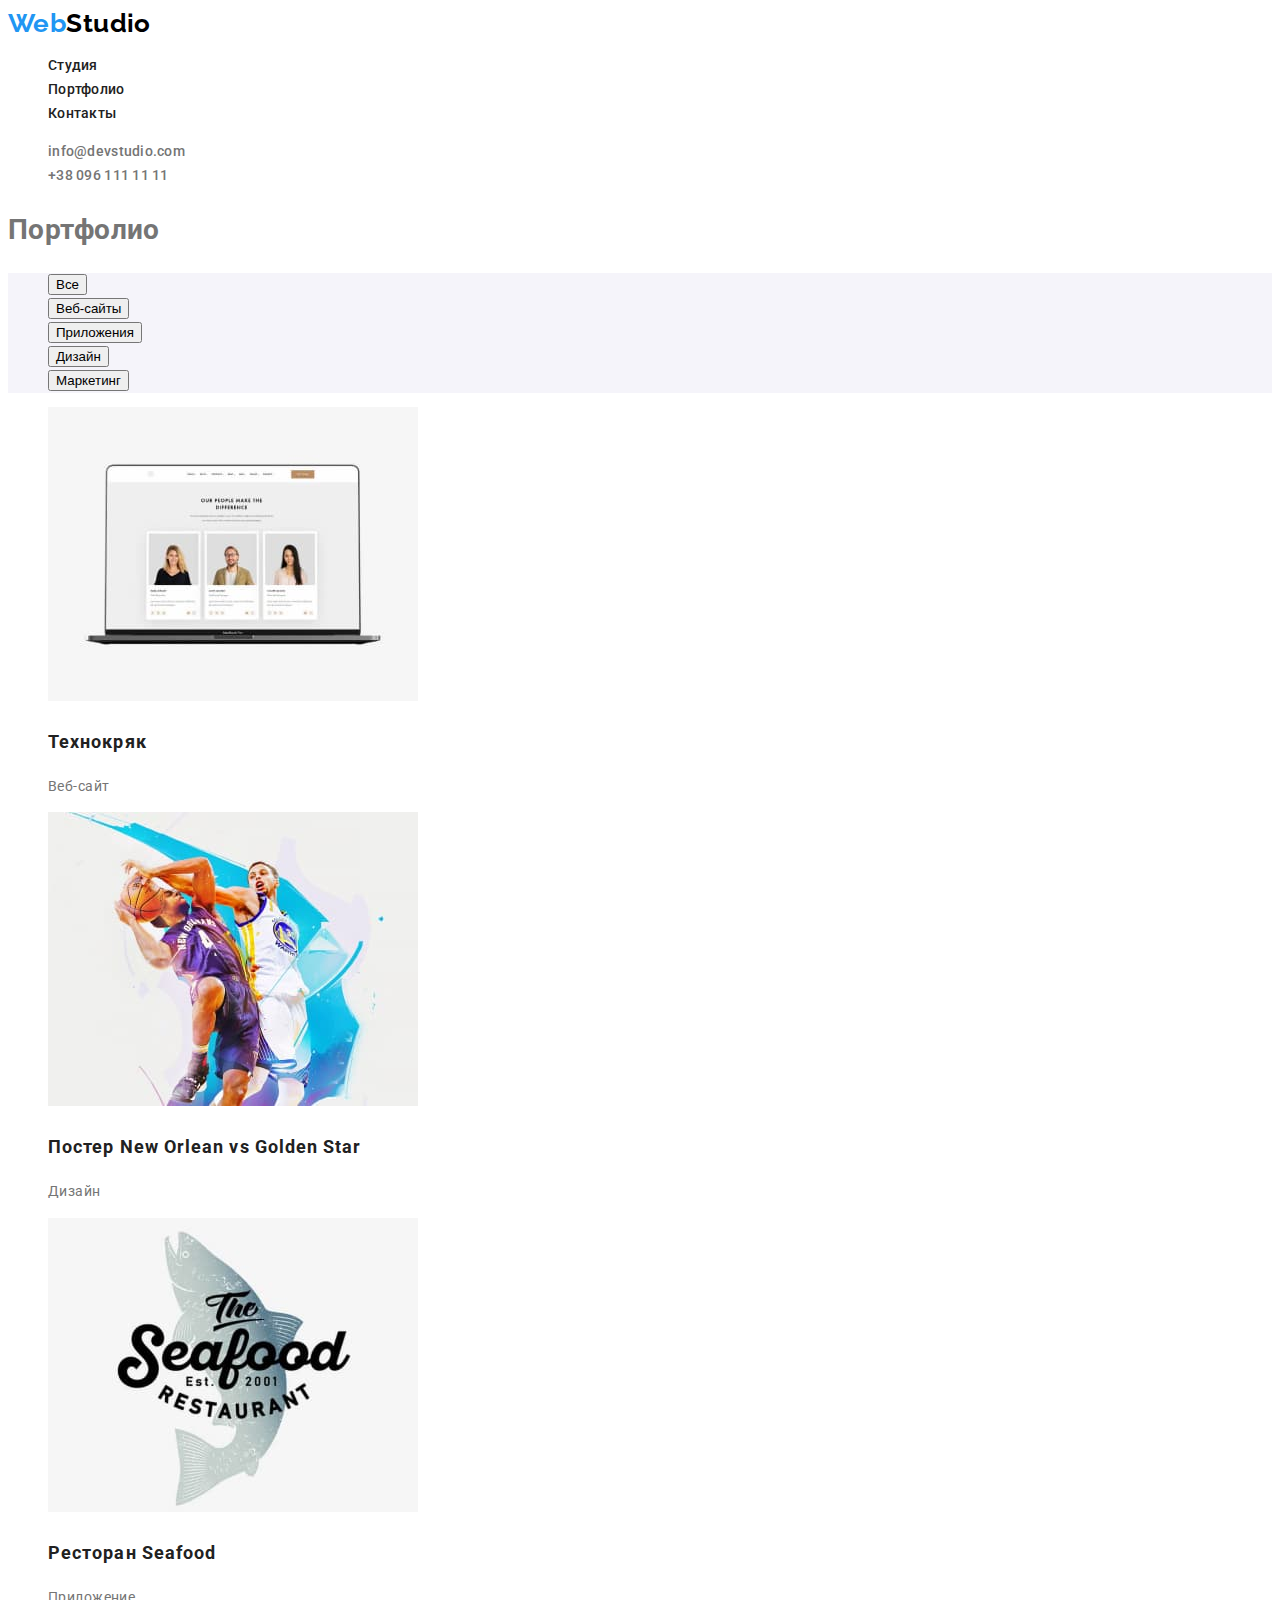
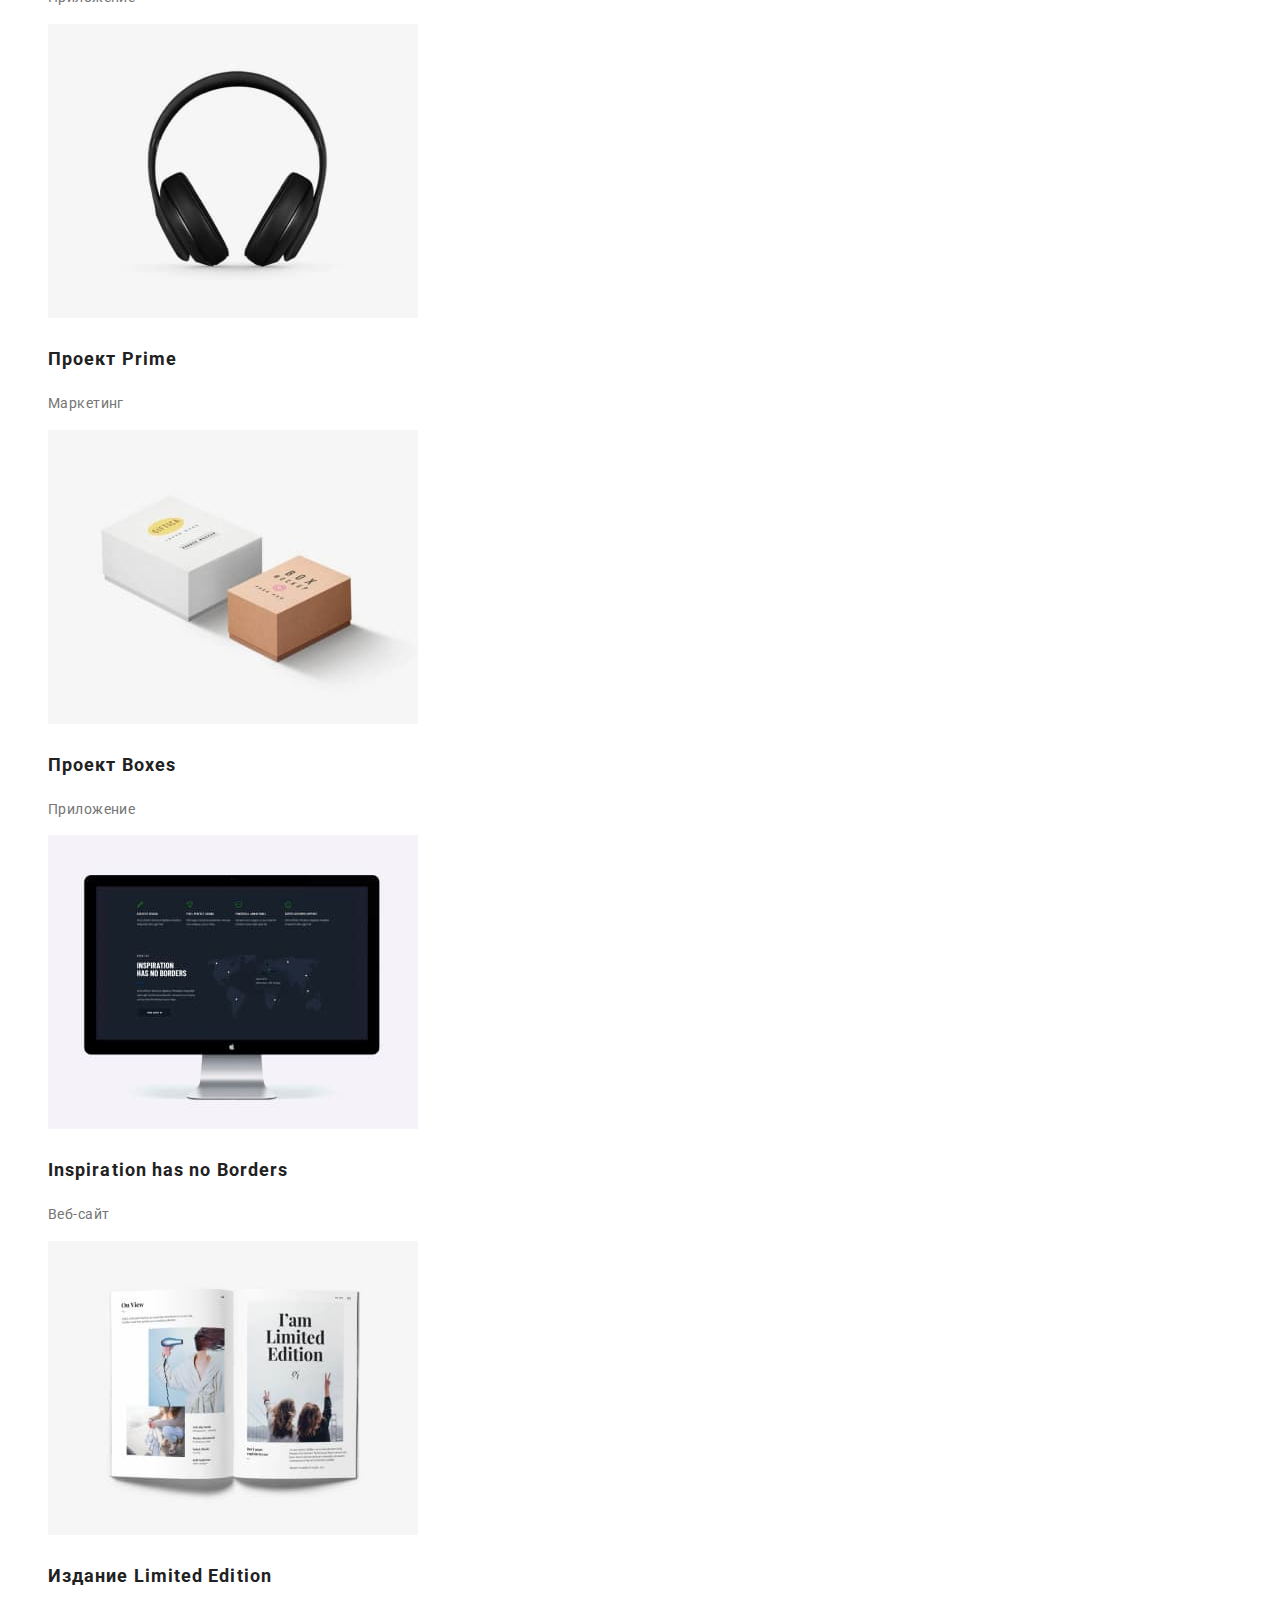
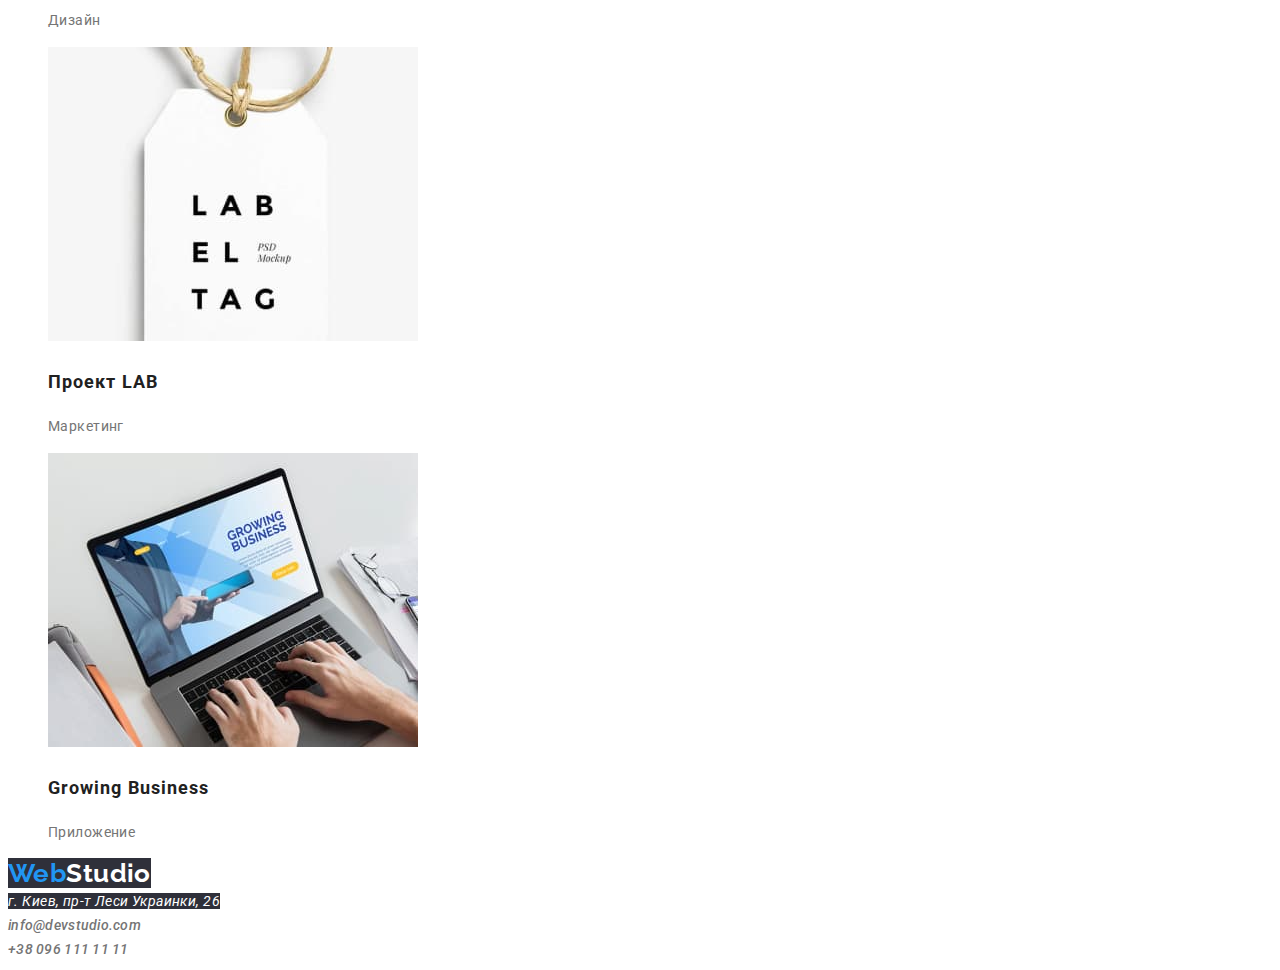
==== portfolio.html @ df5cfd89 "hw#2 starting pack" ====
<!DOCTYPE html>
<html lang="en">
  <head>
    <meta charset="UTF-8" />
    <meta http-equiv="X-UA-Compatible" content="IE=edge" />
    <meta name="viewport" content="width=device-width, initial-scale=1.0" />
    <title>Document</title>
    <link rel="stylesheet" href="./css/styles.css" />
    <link rel="preconnect" href="https://fonts.googleapis.com" />
    <link rel="preconnect" href="https://fonts.gstatic.com" crossorigin />
    <link
      href="https://fonts.googleapis.com/css2?family=Raleway:wght@700&family=Roboto:wght@400;500;700;900&display=swap"
      rel="stylesheet"
    />
  </head>
  <body>
    <header>
      <nav>
        <a lang="en" class="logo-header" href="#"> <span class="logo-web">Web</span>Studio</a>
        <ul class="navigation">
          <li><a href="./index.html">Студия</a></li>
          <li><a href="portfolio.html">Портфолио</a></li>
          <li><a href="#">Контакты</a></li>
        </ul>
      </nav>
      <ul class="contacts">
        <li><a href="mailto:info@devstudio.com">info@devstudio.com</a></li>
        <li><a href="tel:+380961111111">+38 096 111 11 11</a></li>
      </ul>
    </header>
    <main>
      <section>
        <h1>Портфолио</h1>
        <ul class="filter">
          <li><button type="button">Все</button></li>
          <li><button type="button">Веб-сайты</button></li>
          <li><button type="button">Приложения</button></li>
          <li><button type="button">Дизайн</button></li>
          <li><button type="button">Маркетинг</button></li>
        </ul>
        <ul>
          <li>
            <img src="./images/tehnocrjak.jpg" alt="Веб-сайт на ноутбуке" />
            <h2 class="portfolio-title">Технокряк</h2>
            <p>Веб-сайт</p>
          </li>
          <li>
            <img src="./images/basketball.jpg" alt="игра в баскетбол" />
            <h2 class="portfolio-title">Постер New Orlean vs Golden Star</h2>
            <p>Дизайн</p>
          </li>
          <li>
            <img src="./images/restaurant.jpg" alt="лого ресторана" />
            <h2 class="portfolio-title">Ресторан Seafood</h2>
            <p>Приложение</p>
          </li>
          <li>
            <img src="./images/headphones.jpg" alt="наушники" />
            <h2 class="portfolio-title">Проект Prime</h2>
            <p>Маркетинг</p>
          </li>
          <li>
            <img src="./images/box.jpg" alt="две коробки" />
            <h2 class="portfolio-title">Проект Boxes</h2>
            <p>Приложение</p>
          </li>
          <li>
            <img src="./images/monitor.jpg" alt="монитор" />
            <h2 class="portfolio-title">Inspiration has no Borders</h2>
            <p>Веб-сайт</p>
          </li>
          <li>
            <img src="./images/book.jpg" alt="раскрытая книга" />
            <h2 class="portfolio-title">Издание Limited Edition</h2>
            <p>Дизайн</p>
          </li>
          <li>
            <img src="./images/lable.jpg" alt="лейбл" />
            <h2 class="portfolio-title">Проект LAB</h2>
            <p>Маркетинг</p>
          </li>
          <li>
            <img src="./images/notebook.jpg" alt="сотрудник работает за ноутбуком" />
            <h2 class="portfolio-title">Growing Business</h2>
            <p>Приложение</p>
          </li>
        </ul>
      </section>
    </main>
    <footer>
      <address>
        <a class="logo-footer" href="#"><span class="logo-web">Web</span>Studio</a> <br />
        <span class="address"> г. Киев, пр-т Леси Украинки, 26 <br /></span>
        <div class="contacts">
          <a href="mailto:info@devstudio.com">info@devstudio.com</a> <br />
          <a href="tel:+380961111111">+38 096 111 11 11</a>
        </div>
      </address>
    </footer>
  </body>
</html>
---- css/styles.css ----
:root {
  --accent-color: #2196f3;
  --title-color: #212121;
  --text-color: #757575;
  --accent-white: #ffffff;
  --logo-secondary-color: #000000;
  --background-color: #f5f4fa;
}
li {
  list-style-type: none;
}
a {
  text-decoration: none;
}
body {
  color: var(--text-color);
  font-family: 'Roboto', sans-serif;
  letter-spacing: 0.03em;
  font-size: 14px;
  line-height: 1.71;
}
h2,
h3 {
  color: var(--title-color);
}
/* HEADER */
/* Logo */
.logo-header {
  color: var(--logo-secondary-color);
  font-family: 'raleway', sans-serif;
  font-weight: 700;
  font-size: 26px;
  line-height: 1.2;
}
.logo-web {
  color: var(--accent-color);
  font-family: 'raleway', sans-serif;
}

.navigation a {
  color: var(--title-color);
  font-weight: 500;
  font-size: 14px;
  line-height: 1.14;
  letter-spacing: 0.02em;
}
.navigation :focus,
.navigation :hover,
.contacts :hover,
.contacts :focus {
  color: var(--accent-color);
}
.contacts a {
  color: var(--text-color);
  font-weight: 500;
  font-size: 14px;
  line-height: 1.14;
  letter-spacing: 0.02em;
}
/* HERO */
.hero-title {
  color: var(--accent-white);
  background-color: #2f303a;
  font-weight: 900;
  font-size: 44px;
  line-height: 1.36;
  text-align: center;
  letter-spacing: 0.06em;
  text-transform: uppercase;
}
.button {
  color: var(--accent-white);
  background-color: var(--accent-color);
  font-weight: bold;
  font-size: 16px;
  line-height: 1.87;
  align-items: center;
  text-align: center;
  letter-spacing: 0.06em;
}
/* Advantages */
.advantage {
  font-weight: 700;
  font-size: 14px;
  line-height: 1.14;
  text-transform: uppercase;
}
/* What do we do + team */
.title {
  font-weight: 700;
  font-size: 36px;
  line-height: 1.17;
  text-align: center;
}
.teammember-name {
  color: var(--title-color);
  font-weight: 500;
  font-size: 16px;
  line-height: 1.19;
}
/* Portfolio buttons */
.filter {
  color: var(--title-color);
  background-color: var(--background-color);
}
.filter :hover,
.filter :focus {
  color: var(--accent-white);
  background-color: var(--accent-color);
  cursor: pointer;
}
/* Portfolio */
.portfolio-title {
  font-weight: 700;
  font-size: 18px;
  line-height: 2;
  letter-spacing: 0.06em;
}
.portfolio-description {
  font-size: 16px;
  line-height: 1.9;
}

/* FOOTER */
.logo-footer {
  color: var(--accent-white);
  background-color: #2f303a;
  font-family: 'raleway', sans-serif;
  font-weight: 700;
  font-size: 26px;
  line-height: 1.2;
  font-style: normal;
}
.address {
  color: var(--accent-white);
  background-color: #2f303a;
  font-size: 14px;
  line-height: 1.71;
}
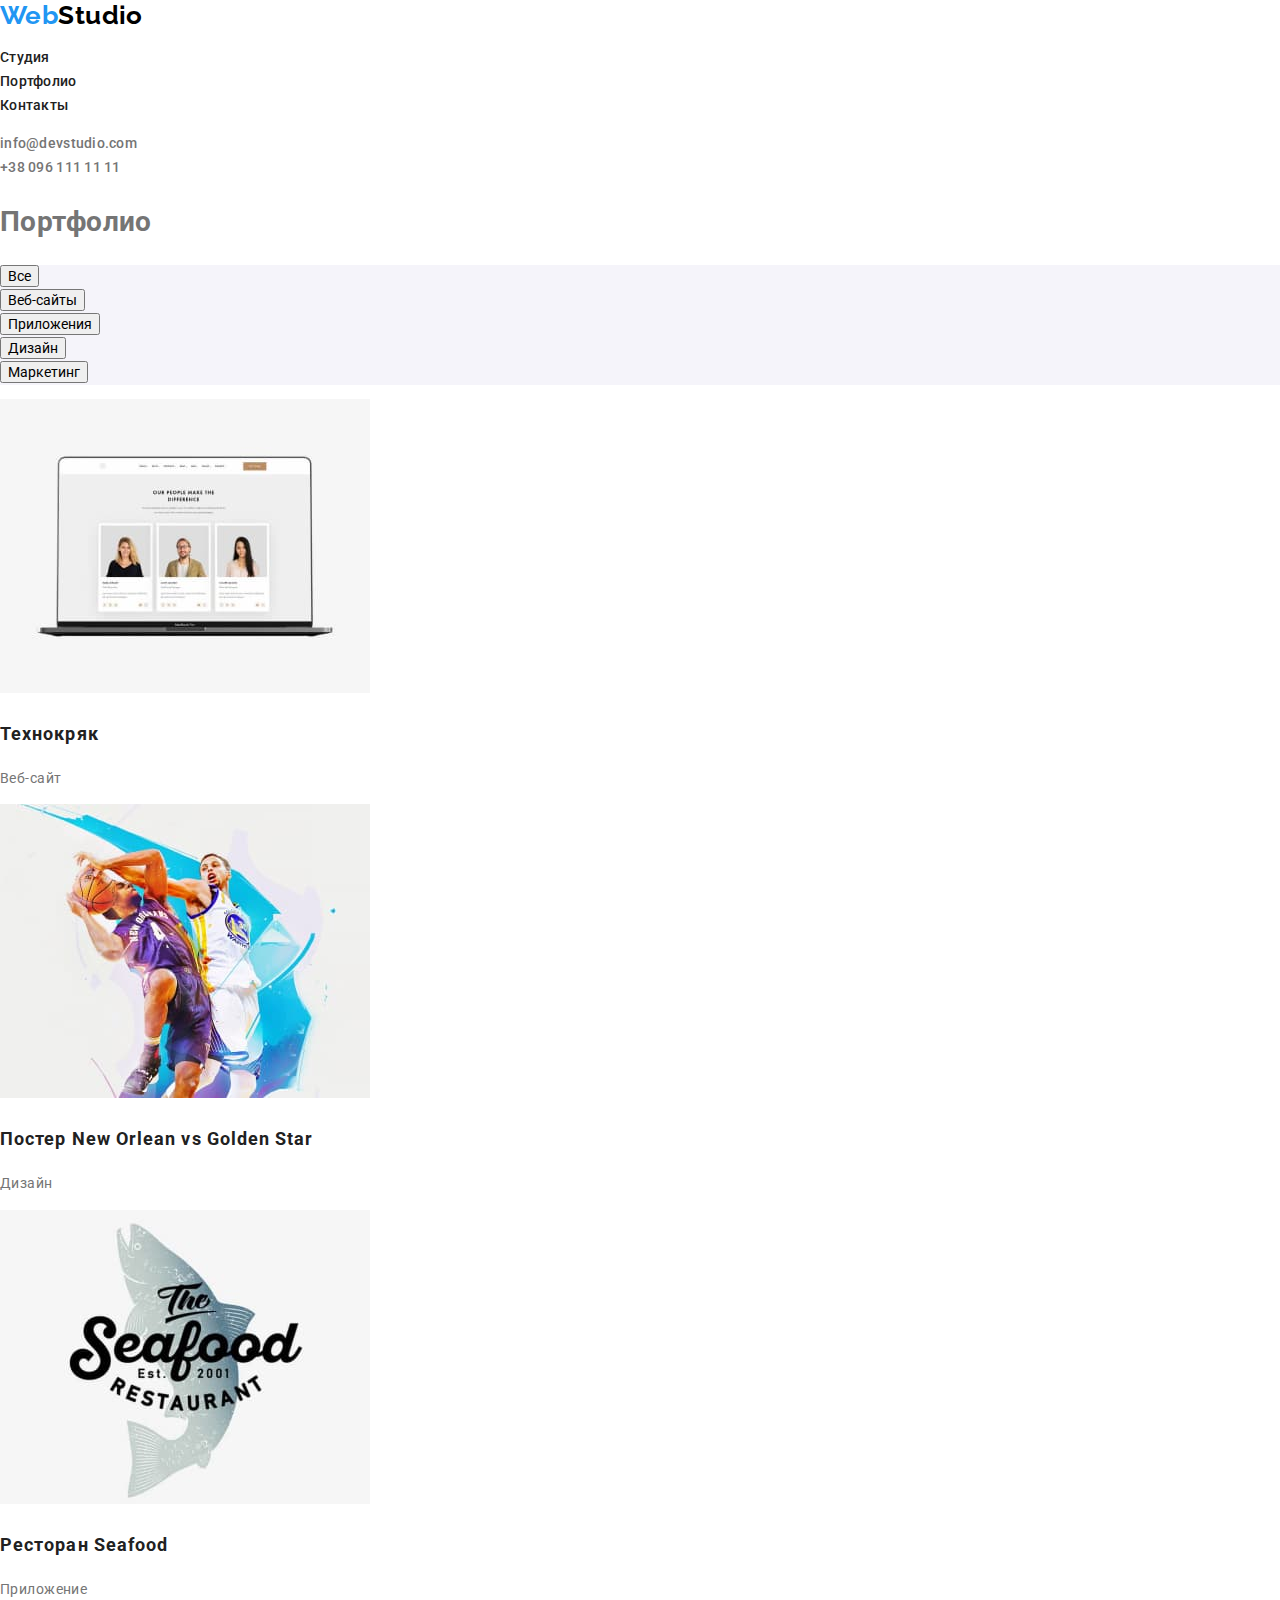
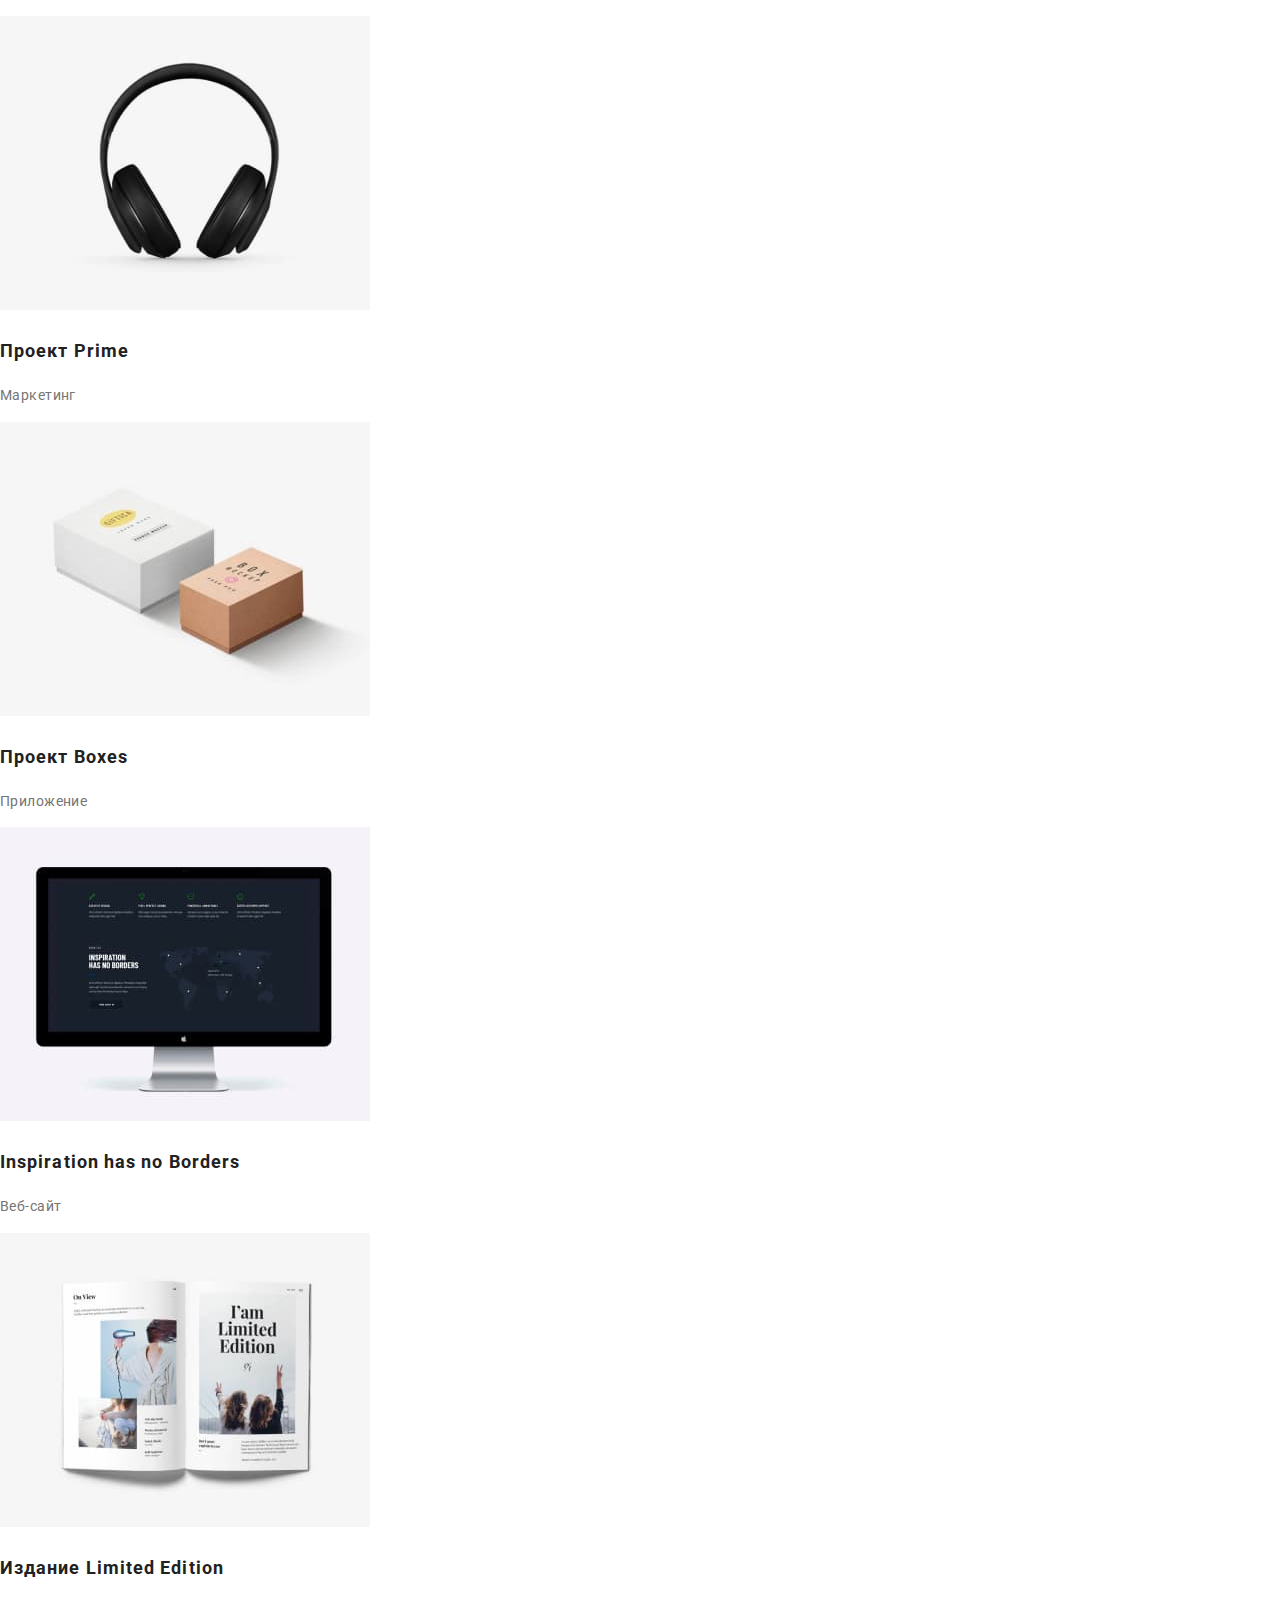
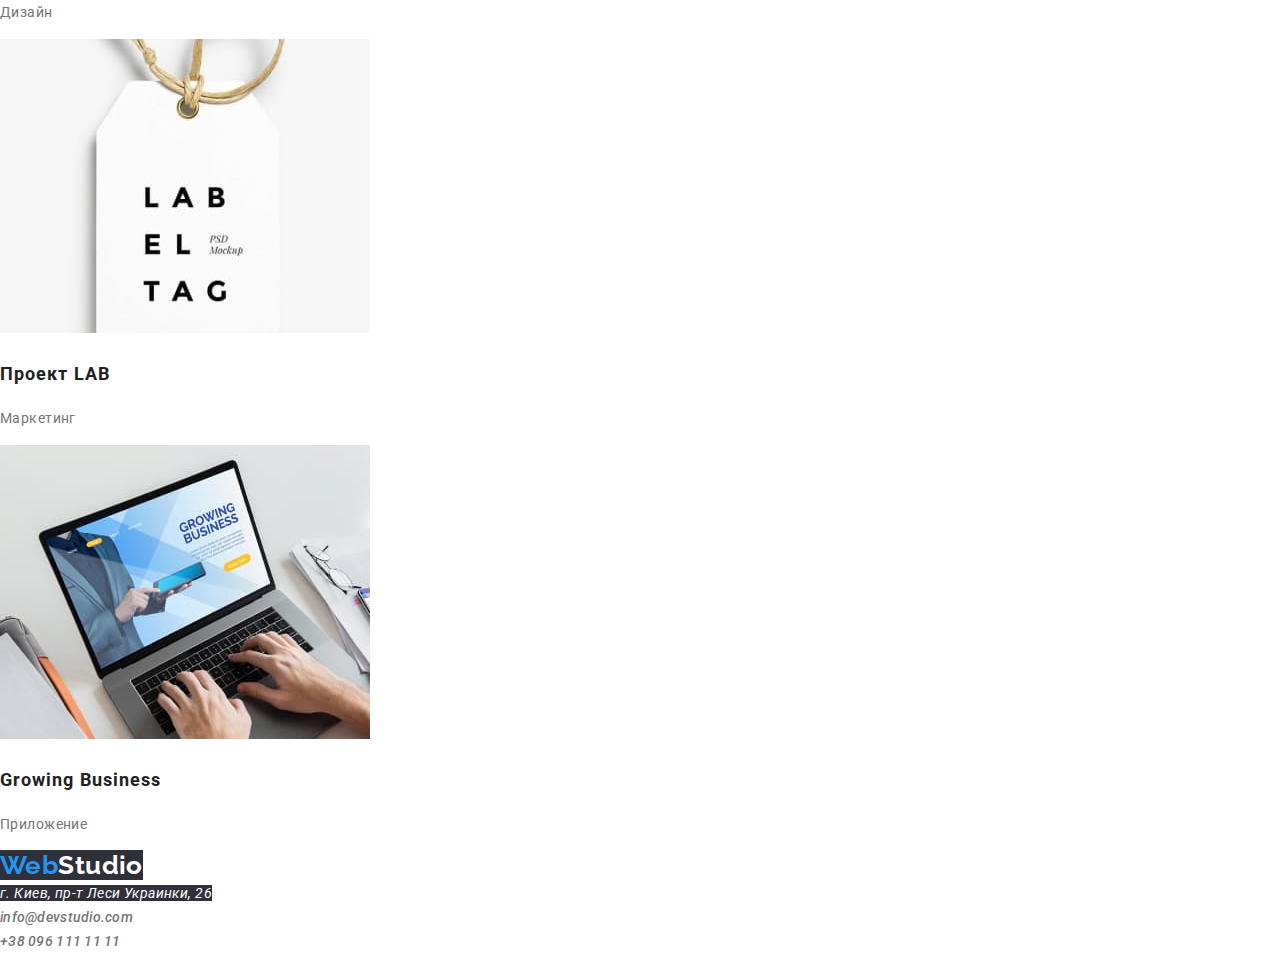
==== commit e9e0f68b: "дз3" ====
--- a/portfolio.html
+++ b/portfolio.html
@@ -5,13 +5,17 @@
     <meta http-equiv="X-UA-Compatible" content="IE=edge" />
     <meta name="viewport" content="width=device-width, initial-scale=1.0" />
     <title>Document</title>
-    <link rel="stylesheet" href="./css/styles.css" />
     <link rel="preconnect" href="https://fonts.googleapis.com" />
     <link rel="preconnect" href="https://fonts.gstatic.com" crossorigin />
     <link
       href="https://fonts.googleapis.com/css2?family=Raleway:wght@700&family=Roboto:wght@400;500;700;900&display=swap"
       rel="stylesheet"
     />
+    <link
+      rel="stylesheet"
+      href="https://cdnjs.cloudflare.com/ajax/libs/modern-normalize/1.1.0/modern-normalize.min.css"
+    />
+    <link rel="stylesheet" href="./css/styles.css" />
   </head>
   <body>
     <header>
--- a/css/styles.css
+++ b/css/styles.css
@@ -1,3 +1,12 @@
+html {
+  box-sizing: border-box;
+}
+*,
+*::before,
+*::after {
+  box-sizing: inherit;
+}
+
 :root {
   --accent-color: #2196f3;
   --title-color: #212121;
@@ -6,6 +15,16 @@
   --logo-secondary-color: #000000;
   --background-color: #f5f4fa;
 }
+.section {
+  width: 1200px;
+  margin: 0 auto;
+  outline: 1px solid red;
+  padding-left: 15px;
+  padding-right: 15px;
+}
+ul {
+  padding-left: 0;
+}
 li {
   list-style-type: none;
 }
@@ -23,14 +42,19 @@
 h3 {
   color: var(--title-color);
 }
+section {
+  margin-bottom: 0;
+}
 /* HEADER */
 /* Logo */
+
 .logo-header {
   color: var(--logo-secondary-color);
   font-family: 'raleway', sans-serif;
   font-weight: 700;
   font-size: 26px;
   line-height: 1.2;
+  margin-bottom: 0;
 }
 .logo-web {
   color: var(--accent-color);
@@ -43,6 +67,7 @@
   font-size: 14px;
   line-height: 1.14;
   letter-spacing: 0.02em;
+  margin-bottom: 0;
 }
 .navigation :focus,
 .navigation :hover,
@@ -50,6 +75,10 @@
 .contacts :focus {
   color: var(--accent-color);
 }
+.navigation > li,
+.contacts > li {
+  padding: 0;
+}
 .contacts a {
   color: var(--text-color);
   font-weight: 500;
@@ -57,16 +86,25 @@
   line-height: 1.14;
   letter-spacing: 0.02em;
 }
+.contacts {
+  margin-bottom: 0;
+}
+
 /* HERO */
+.hero {
+  margin-top: 0;
+}
 .hero-title {
   color: var(--accent-white);
-  background-color: #2f303a;
   font-weight: 900;
   font-size: 44px;
   line-height: 1.36;
   text-align: center;
   letter-spacing: 0.06em;
   text-transform: uppercase;
+  margin-bottom: 30;
+  margin-top: 0;
+  background-color: #2f303a;
 }
 .button {
   color: var(--accent-white);
@@ -77,20 +115,49 @@
   align-items: center;
   text-align: center;
   letter-spacing: 0.06em;
+  padding: 10px 32px;
+  border-radius: 4px;
+  box-shadow: 0px 4px 4px rgba(0, 0, 0, 0.15);
+  border-color: transparent;
 }
 /* Advantages */
+.advantage-title {
+  display: none;
+}
+
+.section > ul {
+  margin-top: 0;
+}
 .advantage {
   font-weight: 700;
   font-size: 14px;
   line-height: 1.14;
   text-transform: uppercase;
-}
+  margin-bottom: 10px;
+  margin-top: 0;
+}
+.advantage-list {
+  margin-bottom: 0;
+}
+
+.advantage-list > li > p {
+  margin-bottom: 0;
+}
+
 /* What do we do + team */
 .title {
   font-weight: 700;
   font-size: 36px;
   line-height: 1.17;
   text-align: center;
+  margin-top: 0;
+  margin-bottom: 50px;
+}
+.work-list {
+  display: flex;
+  justify-content: space-between;
+  padding-bottom: 94px;
+  margin-bottom: 0;
 }
 .teammember-name {
   color: var(--title-color);
@@ -98,6 +165,14 @@
   font-size: 16px;
   line-height: 1.19;
 }
+.title.team {
+  padding-top: 94px;
+}
+.team-list {
+  display: flex;
+  justify-content: space-between;
+  margin-bottom: 0;
+}
 /* Portfolio buttons */
 .filter {
   color: var(--title-color);
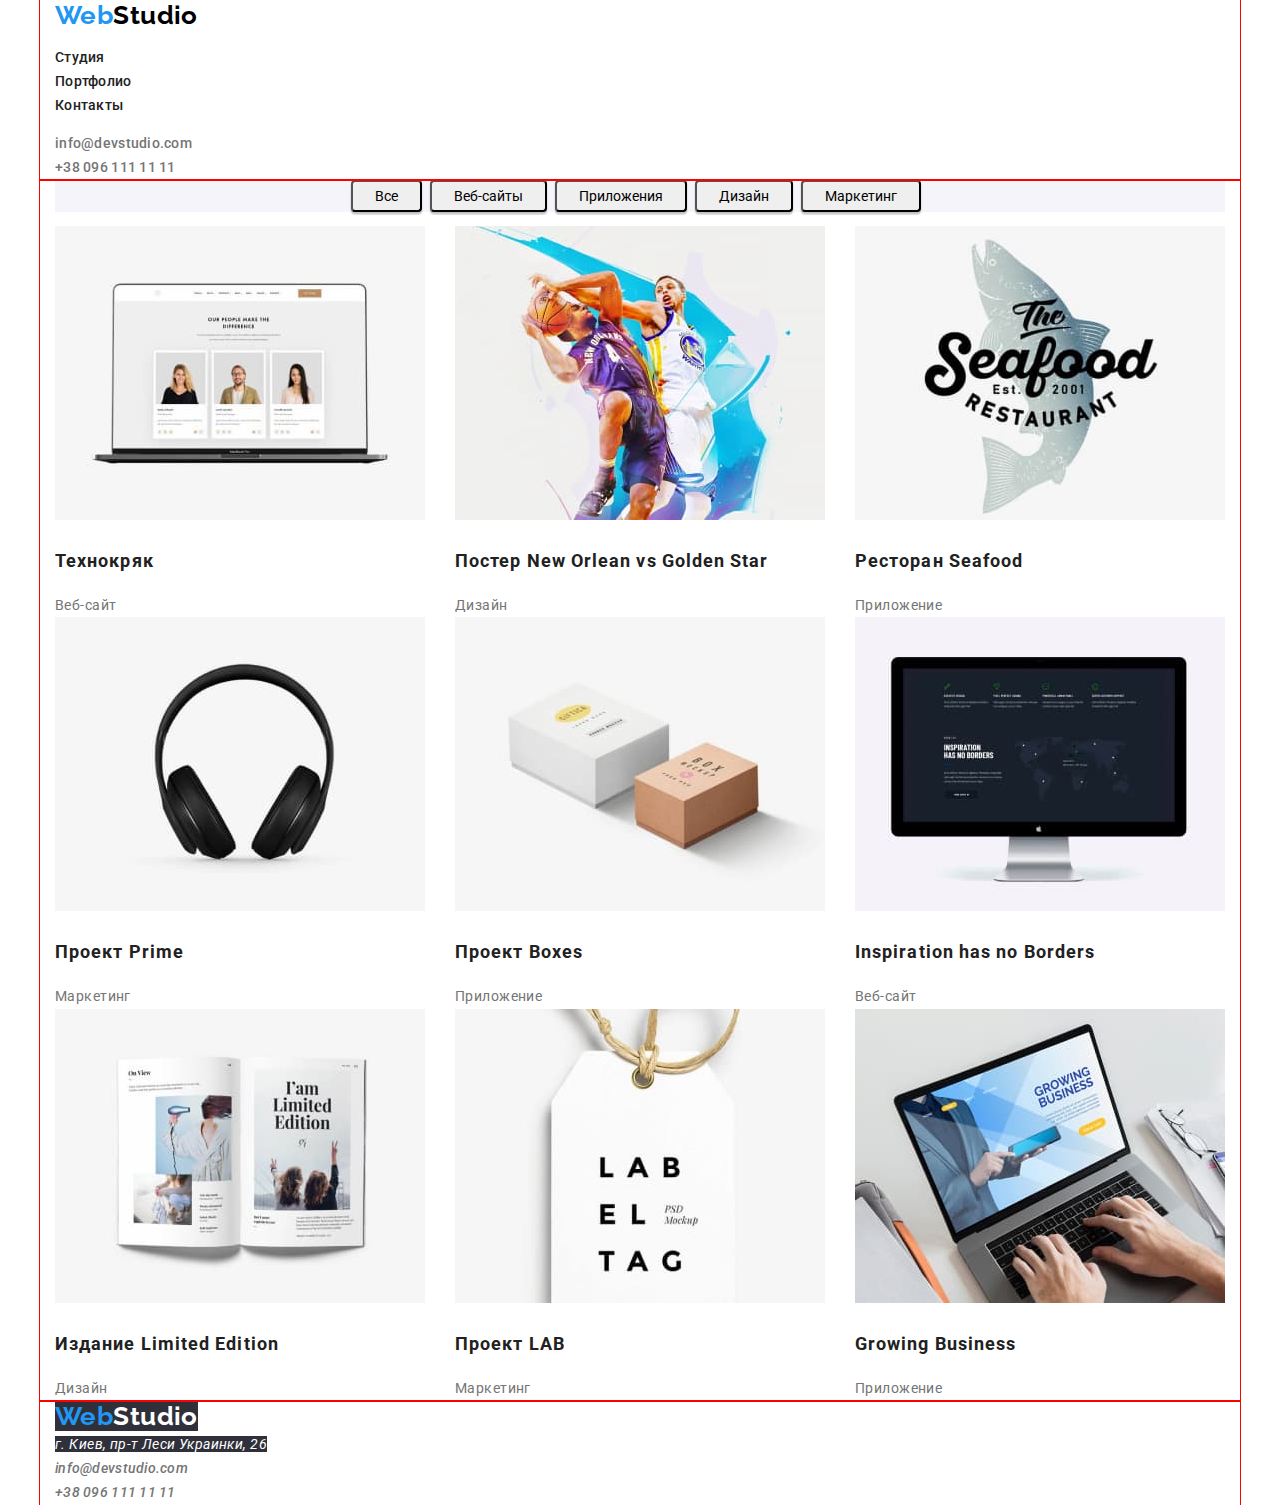
==== commit 03c6ad08: "hw v2.0" ====
--- a/portfolio.html
+++ b/portfolio.html
@@ -19,87 +19,94 @@
   </head>
   <body>
     <header>
-      <nav>
-        <a lang="en" class="logo-header" href="#"> <span class="logo-web">Web</span>Studio</a>
-        <ul class="navigation">
-          <li><a href="./index.html">Студия</a></li>
-          <li><a href="portfolio.html">Портфолио</a></li>
-          <li><a href="#">Контакты</a></li>
+      <div class="section">
+        <nav>
+          <a lang="en" class="logo-header" href="#"> <span class="logo-web">Web</span>Studio</a>
+          <ul class="navigation">
+            <li><a href="./index.html">Студия</a></li>
+            <li><a href="portfolio.html">Портфолио</a></li>
+            <li><a href="#">Контакты</a></li>
+          </ul>
+        </nav>
+        <ul class="contacts">
+          <li><a href="mailto:info@devstudio.com">info@devstudio.com</a></li>
+          <li><a href="tel:+380961111111">+38 096 111 11 11</a></li>
         </ul>
-      </nav>
-      <ul class="contacts">
-        <li><a href="mailto:info@devstudio.com">info@devstudio.com</a></li>
-        <li><a href="tel:+380961111111">+38 096 111 11 11</a></li>
-      </ul>
+      </div>
     </header>
     <main>
       <section>
-        <h1>Портфолио</h1>
-        <ul class="filter">
-          <li><button type="button">Все</button></li>
-          <li><button type="button">Веб-сайты</button></li>
-          <li><button type="button">Приложения</button></li>
-          <li><button type="button">Дизайн</button></li>
-          <li><button type="button">Маркетинг</button></li>
-        </ul>
-        <ul>
-          <li>
-            <img src="./images/tehnocrjak.jpg" alt="Веб-сайт на ноутбуке" />
-            <h2 class="portfolio-title">Технокряк</h2>
-            <p>Веб-сайт</p>
-          </li>
-          <li>
-            <img src="./images/basketball.jpg" alt="игра в баскетбол" />
-            <h2 class="portfolio-title">Постер New Orlean vs Golden Star</h2>
-            <p>Дизайн</p>
-          </li>
-          <li>
-            <img src="./images/restaurant.jpg" alt="лого ресторана" />
-            <h2 class="portfolio-title">Ресторан Seafood</h2>
-            <p>Приложение</p>
-          </li>
-          <li>
-            <img src="./images/headphones.jpg" alt="наушники" />
-            <h2 class="portfolio-title">Проект Prime</h2>
-            <p>Маркетинг</p>
-          </li>
-          <li>
-            <img src="./images/box.jpg" alt="две коробки" />
-            <h2 class="portfolio-title">Проект Boxes</h2>
-            <p>Приложение</p>
-          </li>
-          <li>
-            <img src="./images/monitor.jpg" alt="монитор" />
-            <h2 class="portfolio-title">Inspiration has no Borders</h2>
-            <p>Веб-сайт</p>
-          </li>
-          <li>
-            <img src="./images/book.jpg" alt="раскрытая книга" />
-            <h2 class="portfolio-title">Издание Limited Edition</h2>
-            <p>Дизайн</p>
-          </li>
-          <li>
-            <img src="./images/lable.jpg" alt="лейбл" />
-            <h2 class="portfolio-title">Проект LAB</h2>
-            <p>Маркетинг</p>
-          </li>
-          <li>
-            <img src="./images/notebook.jpg" alt="сотрудник работает за ноутбуком" />
-            <h2 class="portfolio-title">Growing Business</h2>
-            <p>Приложение</p>
-          </li>
-        </ul>
+        <div class="section">
+          <h1 class="advantage-title">Портфолио</h1>
+          <ul class="filter">
+            <!-- fix hover outline -->
+            <li><button type="button" class="btn">Все</button></li>
+            <li><button type="button" class="btn">Веб-сайты</button></li>
+            <li><button type="button" class="btn">Приложения</button></li>
+            <li><button type="button" class="btn">Дизайн</button></li>
+            <li><button type="button" class="btn">Маркетинг</button></li>
+          </ul>
+          <ul class="card-list">
+            <li>
+              <img src="./images/tehnocrjak.jpg" alt="Веб-сайт на ноутбуке" />
+              <h2 class="portfolio-title">Технокряк</h2>
+              <p>Веб-сайт</p>
+            </li>
+            <li>
+              <img src="./images/basketball.jpg" alt="игра в баскетбол" />
+              <h2 class="portfolio-title">Постер New Orlean vs Golden Star</h2>
+              <p>Дизайн</p>
+            </li>
+            <li>
+              <img src="./images/restaurant.jpg" alt="лого ресторана" />
+              <h2 class="portfolio-title">Ресторан Seafood</h2>
+              <p>Приложение</p>
+            </li>
+            <li>
+              <img src="./images/headphones.jpg" alt="наушники" />
+              <h2 class="portfolio-title">Проект Prime</h2>
+              <p>Маркетинг</p>
+            </li>
+            <li>
+              <img src="./images/box.jpg" alt="две коробки" />
+              <h2 class="portfolio-title">Проект Boxes</h2>
+              <p>Приложение</p>
+            </li>
+            <li>
+              <img src="./images/monitor.jpg" alt="монитор" />
+              <h2 class="portfolio-title">Inspiration has no Borders</h2>
+              <p>Веб-сайт</p>
+            </li>
+            <li>
+              <img src="./images/book.jpg" alt="раскрытая книга" />
+              <h2 class="portfolio-title">Издание Limited Edition</h2>
+              <p>Дизайн</p>
+            </li>
+            <li>
+              <img src="./images/lable.jpg" alt="лейбл" />
+              <h2 class="portfolio-title">Проект LAB</h2>
+              <p>Маркетинг</p>
+            </li>
+            <li>
+              <img src="./images/notebook.jpg" alt="сотрудник работает за ноутбуком" />
+              <h2 class="portfolio-title">Growing Business</h2>
+              <p>Приложение</p>
+            </li>
+          </ul>
+        </div>
       </section>
     </main>
     <footer>
-      <address>
-        <a class="logo-footer" href="#"><span class="logo-web">Web</span>Studio</a> <br />
-        <span class="address"> г. Киев, пр-т Леси Украинки, 26 <br /></span>
-        <div class="contacts">
-          <a href="mailto:info@devstudio.com">info@devstudio.com</a> <br />
-          <a href="tel:+380961111111">+38 096 111 11 11</a>
-        </div>
-      </address>
+      <div class="section">
+        <address>
+          <a class="logo-footer" href="#"><span class="logo-web">Web</span>Studio</a> <br />
+          <span class="address"> г. Киев, пр-т Леси Украинки, 26 <br /></span>
+          <div class="contacts">
+            <a href="mailto:info@devstudio.com">info@devstudio.com</a> <br />
+            <a href="tel:+380961111111">+38 096 111 11 11</a>
+          </div>
+        </address>
+      </div>
     </footer>
   </body>
 </html>
--- a/css/styles.css
+++ b/css/styles.css
@@ -16,7 +16,7 @@
   --background-color: #f5f4fa;
 }
 .section {
-  width: 1200px;
+  max-width: 1200px;
   margin: 0 auto;
   outline: 1px solid red;
   padding-left: 15px;
@@ -112,14 +112,17 @@
   font-weight: bold;
   font-size: 16px;
   line-height: 1.87;
-  align-items: center;
   text-align: center;
   letter-spacing: 0.06em;
   padding: 10px 32px;
   border-radius: 4px;
   box-shadow: 0px 4px 4px rgba(0, 0, 0, 0.15);
   border-color: transparent;
-}
+  display: block;
+  margin-left: auto;
+  margin-right: auto;
+}
+
 /* Advantages */
 .advantage-title {
   display: none;
@@ -177,6 +180,15 @@
 .filter {
   color: var(--title-color);
   background-color: var(--background-color);
+  display: flex;
+  justify-content: center;
+}
+.btn {
+  padding: 6px 22px;
+  box-shadow: 0px 3px 1px rgba(0, 0, 0, 0.1), 0px 1px 2px rgba(0, 0, 0, 0.08),
+    0px 2px 2px rgba(0, 0, 0, 0.12);
+  border-radius: 4px;
+  margin-right: 8px;
 }
 .filter :hover,
 .filter :focus {
@@ -195,7 +207,15 @@
   font-size: 16px;
   line-height: 1.9;
 }
-
+.card-list {
+  margin-bottom: 0;
+  display: flex;
+  flex-wrap: wrap;
+  justify-content: space-between;
+}
+.card-list > li > p {
+  margin-bottom: 0;
+}
 /* FOOTER */
 .logo-footer {
   color: var(--accent-white);
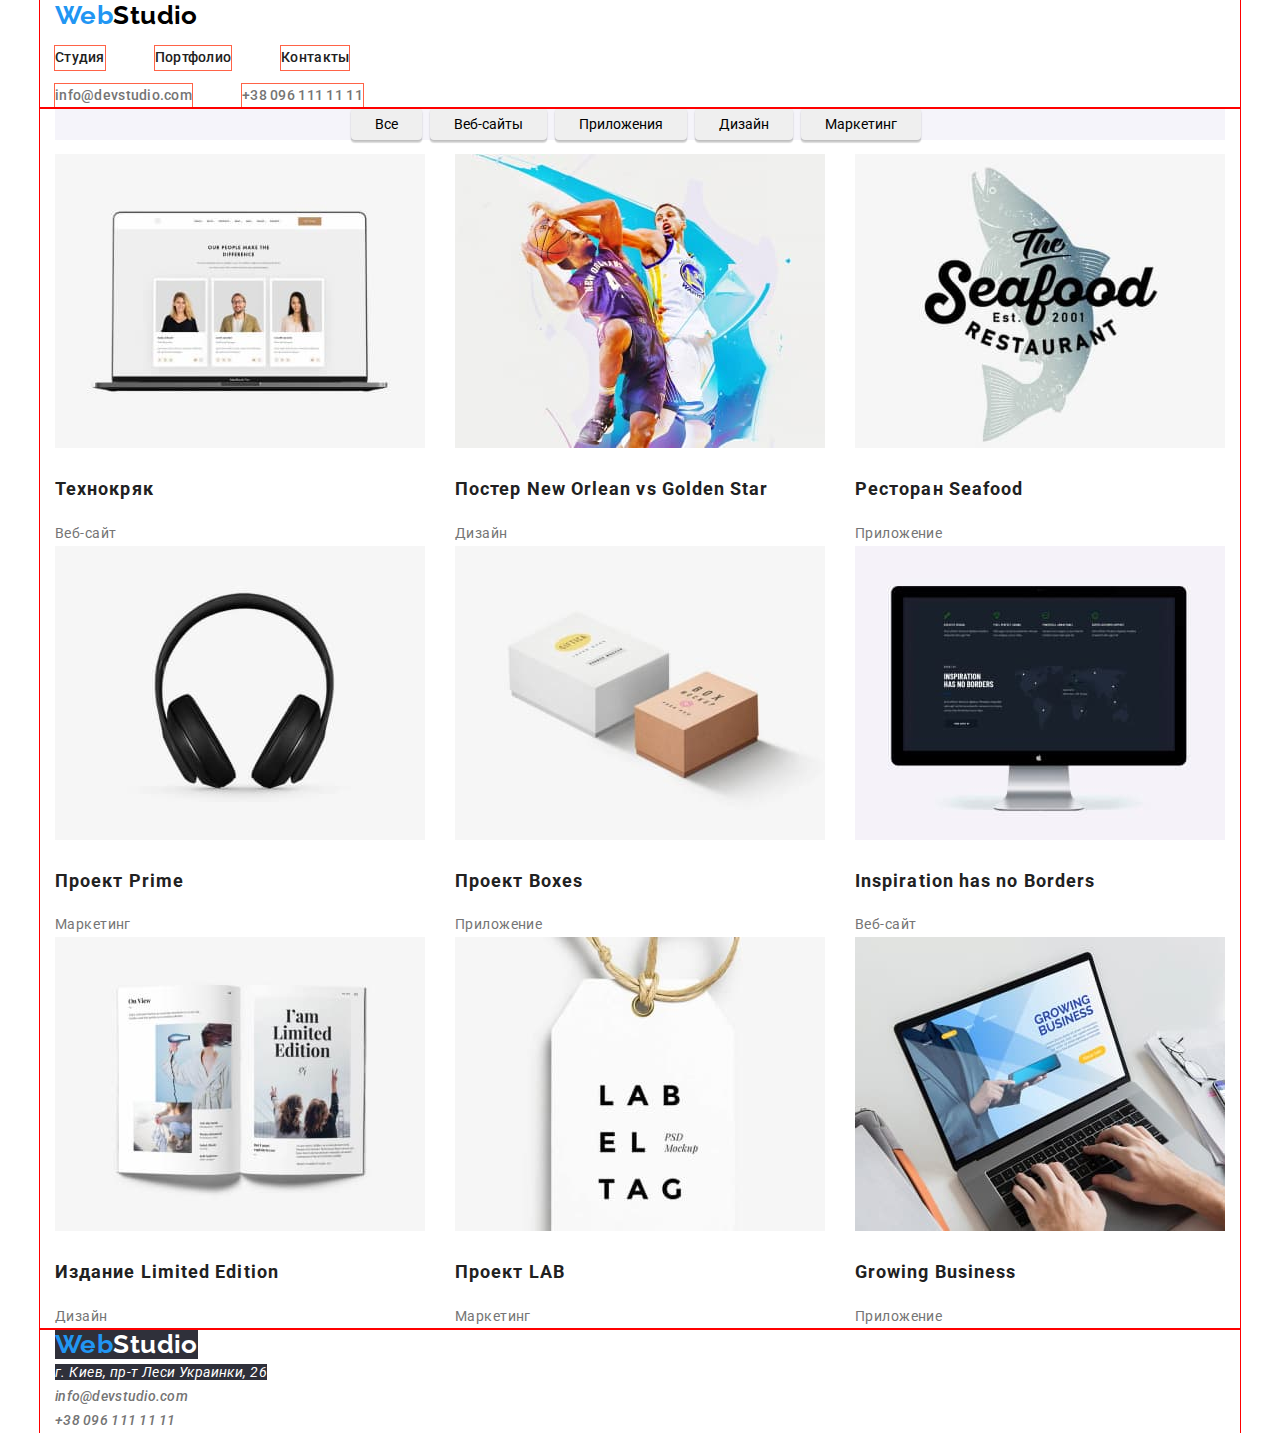
==== commit bc81e5fd: "HW #3" ====
--- a/portfolio.html
+++ b/portfolio.html
@@ -36,10 +36,10 @@
     </header>
     <main>
       <section>
+        <!-- to do: mardine 94px between header ant btn -->
         <div class="section">
           <h1 class="advantage-title">Портфолио</h1>
           <ul class="filter">
-            <!-- fix hover outline -->
             <li><button type="button" class="btn">Все</button></li>
             <li><button type="button" class="btn">Веб-сайты</button></li>
             <li><button type="button" class="btn">Приложения</button></li>
@@ -101,7 +101,7 @@
         <address>
           <a class="logo-footer" href="#"><span class="logo-web">Web</span>Studio</a> <br />
           <span class="address"> г. Киев, пр-т Леси Украинки, 26 <br /></span>
-          <div class="contacts">
+          <div class="contacts-footer">
             <a href="mailto:info@devstudio.com">info@devstudio.com</a> <br />
             <a href="tel:+380961111111">+38 096 111 11 11</a>
           </div>
--- a/css/styles.css
+++ b/css/styles.css
@@ -60,6 +60,13 @@
   color: var(--accent-color);
   font-family: 'raleway', sans-serif;
 }
+.navigation {
+  display: flex;
+}
+.navigation :last-child,
+.contacts :last-child {
+  margin-right: 0;
+}
 
 .navigation a {
   color: var(--title-color);
@@ -78,6 +85,8 @@
 .navigation > li,
 .contacts > li {
   padding: 0;
+  margin-right: 50px;
+  outline: 1px solid tomato;
 }
 .contacts a {
   color: var(--text-color);
@@ -88,6 +97,7 @@
 }
 .contacts {
   margin-bottom: 0;
+  display: flex;
 }
 
 /* HERO */
@@ -183,18 +193,22 @@
   display: flex;
   justify-content: center;
 }
+.filter > li {
+  margin-right: 8px;
+}
 .btn {
   padding: 6px 22px;
   box-shadow: 0px 3px 1px rgba(0, 0, 0, 0.1), 0px 1px 2px rgba(0, 0, 0, 0.08),
     0px 2px 2px rgba(0, 0, 0, 0.12);
   border-radius: 4px;
-  margin-right: 8px;
+  border-color: transparent;
 }
 .filter :hover,
 .filter :focus {
   color: var(--accent-white);
   background-color: var(--accent-color);
   cursor: pointer;
+  border-radius: 4px;
 }
 /* Portfolio */
 .portfolio-title {
@@ -232,3 +246,10 @@
   font-size: 14px;
   line-height: 1.71;
 }
+.contacts-footer a {
+  color: var(--text-color);
+  font-weight: 500;
+  font-size: 14px;
+  line-height: 1.14;
+  letter-spacing: 0.02em;
+}
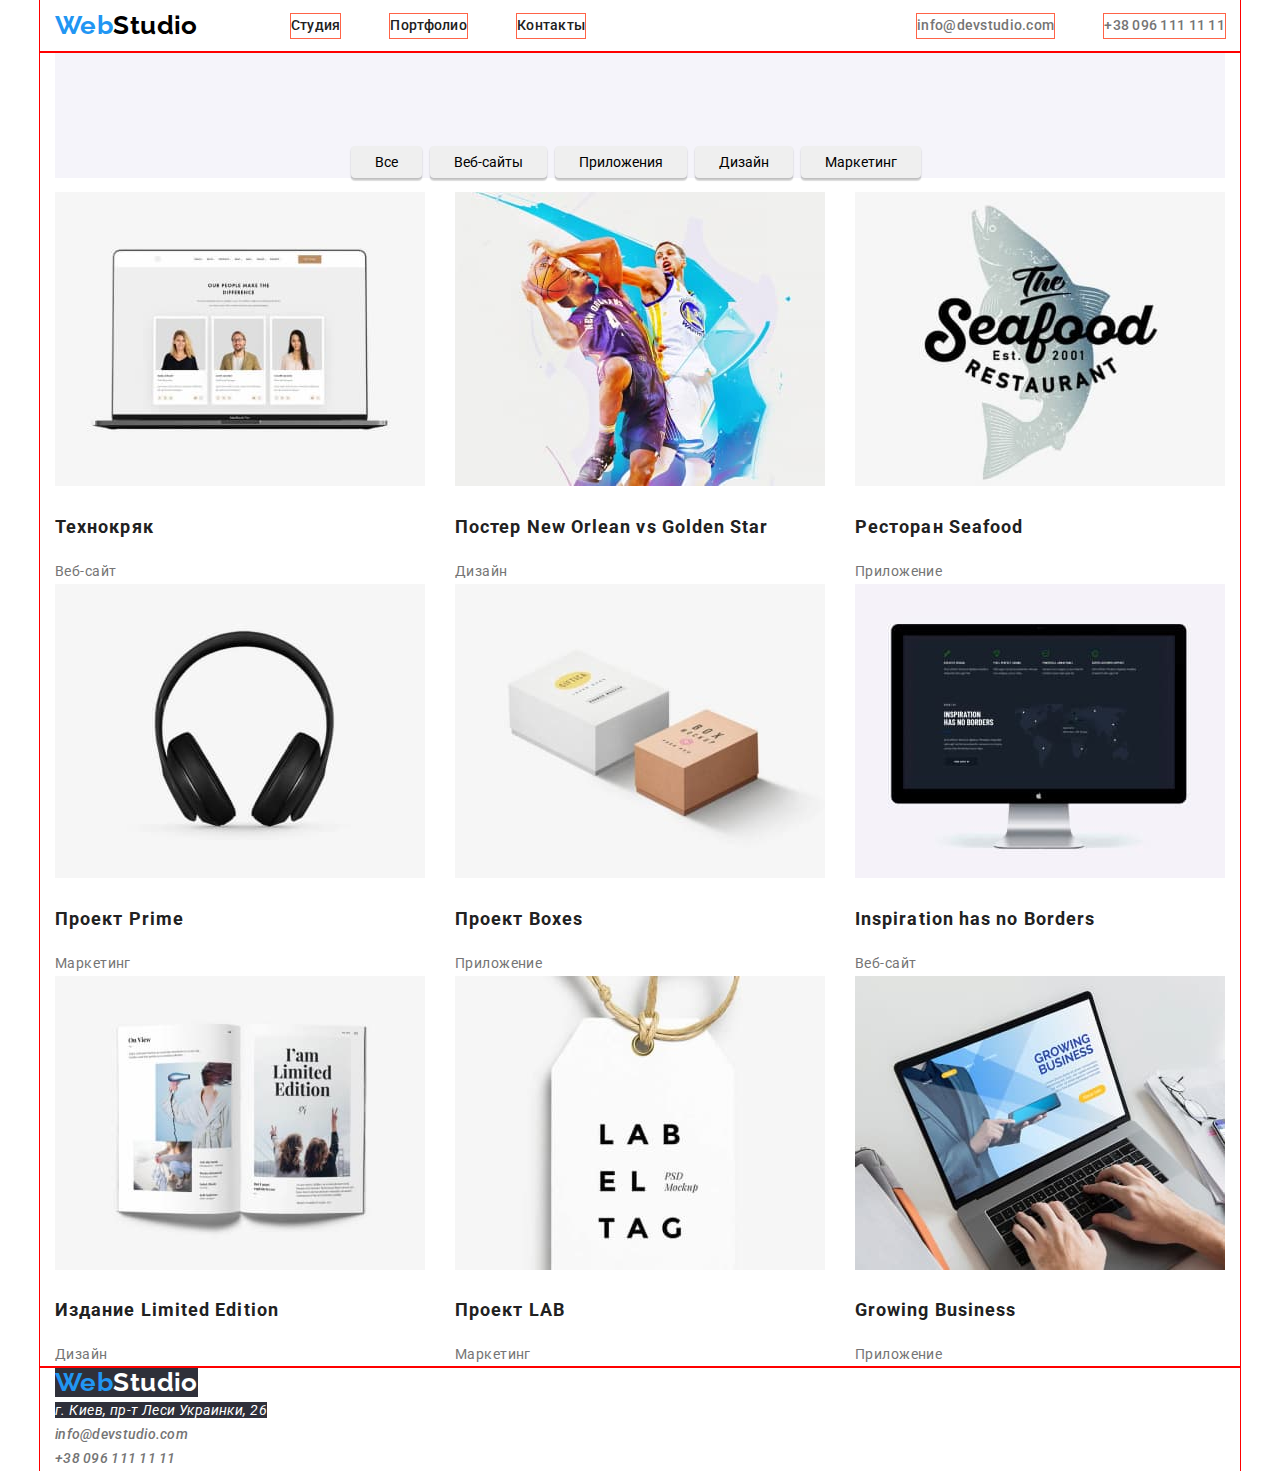
==== commit fa59ae49: "header" ====
--- a/portfolio.html
+++ b/portfolio.html
@@ -20,23 +20,23 @@
   <body>
     <header>
       <div class="section">
-        <nav>
+        <nav class="nav">
           <a lang="en" class="logo-header" href="#"> <span class="logo-web">Web</span>Studio</a>
           <ul class="navigation">
-            <li><a href="./index.html">Студия</a></li>
-            <li><a href="portfolio.html">Портфолио</a></li>
+            <li><a href="index.html">Студия</a></li>
+            <li><a href="./portfolio.html">Портфолио</a></li>
             <li><a href="#">Контакты</a></li>
           </ul>
+          <ul class="contacts">
+            <li><a href="mailto:info@devstudio.com">info@devstudio.com</a></li>
+            <li><a href="tel:+380961111111">+38 096 111 11 11</a></li>
+          </ul>
         </nav>
-        <ul class="contacts">
-          <li><a href="mailto:info@devstudio.com">info@devstudio.com</a></li>
-          <li><a href="tel:+380961111111">+38 096 111 11 11</a></li>
-        </ul>
       </div>
     </header>
     <main>
       <section>
-        <!-- to do: mardine 94px between header ant btn -->
+        <!-- to do: insert background -->
         <div class="section">
           <h1 class="advantage-title">Портфолио</h1>
           <ul class="filter">
--- a/css/styles.css
+++ b/css/styles.css
@@ -47,7 +47,10 @@
 }
 /* HEADER */
 /* Logo */
-
+.nav {
+  display: flex;
+  align-items: center;
+}
 .logo-header {
   color: var(--logo-secondary-color);
   font-family: 'raleway', sans-serif;
@@ -55,6 +58,7 @@
   font-size: 26px;
   line-height: 1.2;
   margin-bottom: 0;
+  margin-right: 93px;
 }
 .logo-web {
   color: var(--accent-color);
@@ -88,6 +92,11 @@
   margin-right: 50px;
   outline: 1px solid tomato;
 }
+.navigation > li > a,
+.contacts > li > a {
+  padding-top: 32px;
+  padding-bottom: 32px;
+}
 .contacts a {
   color: var(--text-color);
   font-weight: 500;
@@ -96,8 +105,10 @@
   letter-spacing: 0.02em;
 }
 .contacts {
-  margin-bottom: 0;
-  display: flex;
+  display: flex;
+  margin-top: 0;
+  margin-bottom: 0;
+  margin-left: auto;
 }
 
 /* HERO */
@@ -195,6 +206,7 @@
 }
 .filter > li {
   margin-right: 8px;
+  margin-top: 94px;
 }
 .btn {
   padding: 6px 22px;
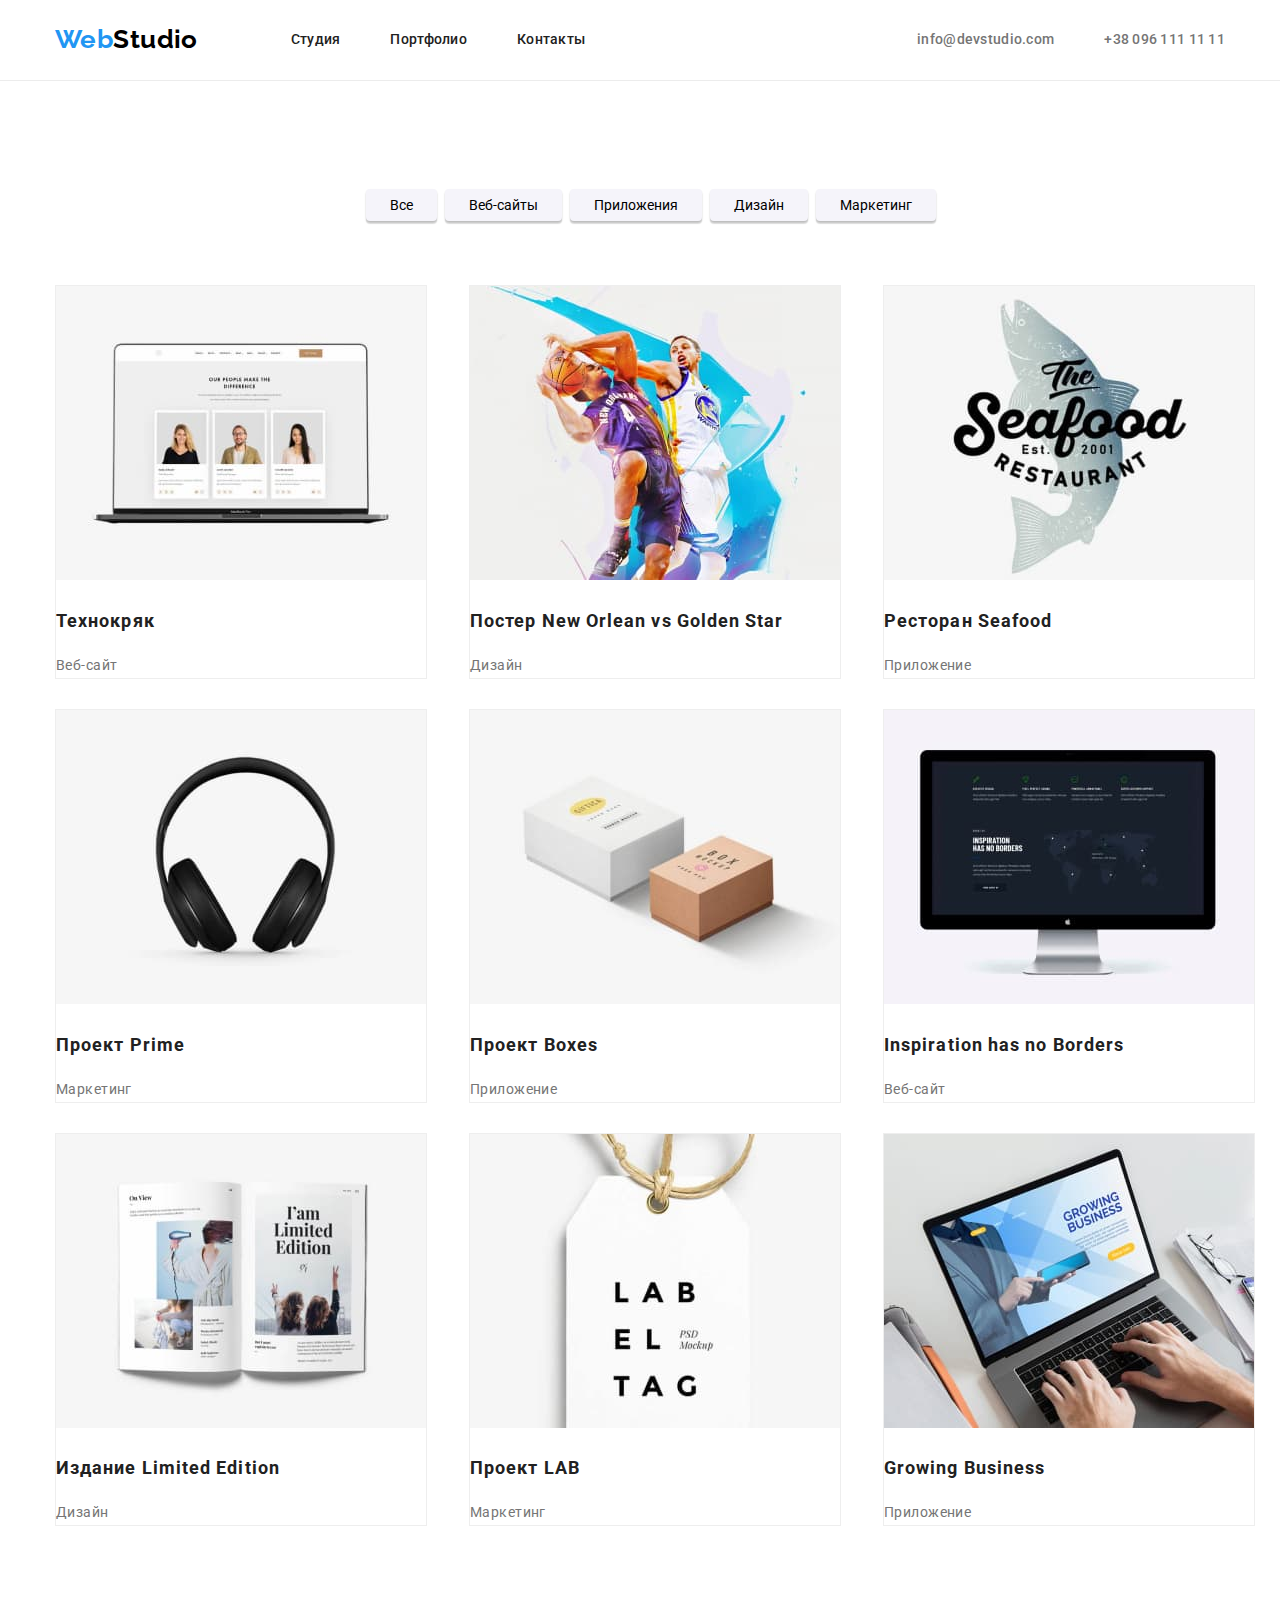
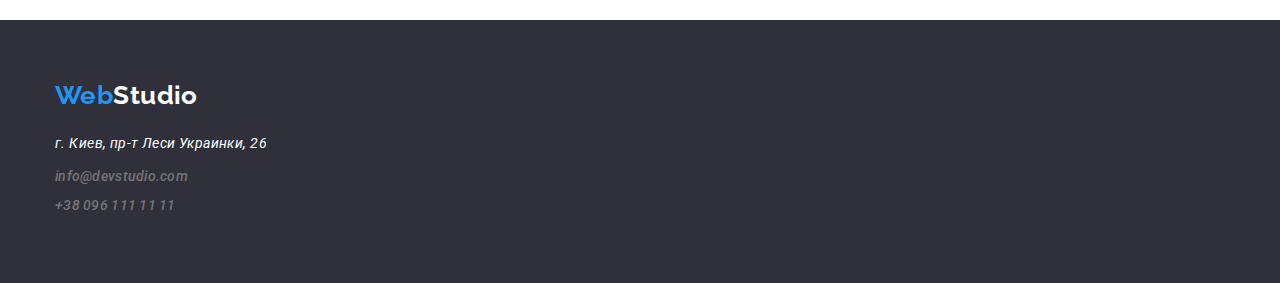
==== commit fb064224: "hw v2.0" ====
--- a/portfolio.html
+++ b/portfolio.html
@@ -19,7 +19,7 @@
   </head>
   <body>
     <header>
-      <div class="section">
+      <div class="container">
         <nav class="nav">
           <a lang="en" class="logo-header" href="#"> <span class="logo-web">Web</span>Studio</a>
           <ul class="navigation">
@@ -37,73 +37,77 @@
     <main>
       <section>
         <!-- to do: insert background -->
-        <div class="section">
-          <h1 class="advantage-title">Портфолио</h1>
-          <ul class="filter">
-            <li><button type="button" class="btn">Все</button></li>
-            <li><button type="button" class="btn">Веб-сайты</button></li>
-            <li><button type="button" class="btn">Приложения</button></li>
-            <li><button type="button" class="btn">Дизайн</button></li>
-            <li><button type="button" class="btn">Маркетинг</button></li>
-          </ul>
-          <ul class="card-list">
-            <li>
-              <img src="./images/tehnocrjak.jpg" alt="Веб-сайт на ноутбуке" />
-              <h2 class="portfolio-title">Технокряк</h2>
-              <p>Веб-сайт</p>
-            </li>
-            <li>
-              <img src="./images/basketball.jpg" alt="игра в баскетбол" />
-              <h2 class="portfolio-title">Постер New Orlean vs Golden Star</h2>
-              <p>Дизайн</p>
-            </li>
-            <li>
-              <img src="./images/restaurant.jpg" alt="лого ресторана" />
-              <h2 class="portfolio-title">Ресторан Seafood</h2>
-              <p>Приложение</p>
-            </li>
-            <li>
-              <img src="./images/headphones.jpg" alt="наушники" />
-              <h2 class="portfolio-title">Проект Prime</h2>
-              <p>Маркетинг</p>
-            </li>
-            <li>
-              <img src="./images/box.jpg" alt="две коробки" />
-              <h2 class="portfolio-title">Проект Boxes</h2>
-              <p>Приложение</p>
-            </li>
-            <li>
-              <img src="./images/monitor.jpg" alt="монитор" />
-              <h2 class="portfolio-title">Inspiration has no Borders</h2>
-              <p>Веб-сайт</p>
-            </li>
-            <li>
-              <img src="./images/book.jpg" alt="раскрытая книга" />
-              <h2 class="portfolio-title">Издание Limited Edition</h2>
-              <p>Дизайн</p>
-            </li>
-            <li>
-              <img src="./images/lable.jpg" alt="лейбл" />
-              <h2 class="portfolio-title">Проект LAB</h2>
-              <p>Маркетинг</p>
-            </li>
-            <li>
-              <img src="./images/notebook.jpg" alt="сотрудник работает за ноутбуком" />
-              <h2 class="portfolio-title">Growing Business</h2>
-              <p>Приложение</p>
-            </li>
-          </ul>
+        <div class="container">
+          <div class="portfolio">
+            <h1 class="advantage-title">Портфолио</h1>
+            <ul class="filter">
+              <li><button type="button" class="btn">Все</button></li>
+              <li><button type="button" class="btn">Веб-сайты</button></li>
+              <li><button type="button" class="btn">Приложения</button></li>
+              <li><button type="button" class="btn">Дизайн</button></li>
+              <li><button type="button" class="btn">Маркетинг</button></li>
+            </ul>
+            <ul class="card-list">
+              <li class="card-list-item">
+                <img src="./images/tehnocrjak.jpg" alt="Веб-сайт на ноутбуке" />
+                <h2 class="portfolio-title">Технокряк</h2>
+                <p>Веб-сайт</p>
+              </li>
+              <li class="card-list-item">
+                <img src="./images/basketball.jpg" alt="игра в баскетбол" />
+                <h2 class="portfolio-title">Постер New Orlean vs Golden Star</h2>
+                <p>Дизайн</p>
+              </li>
+              <li class="card-list-item">
+                <img src="./images/restaurant.jpg" alt="лого ресторана" />
+                <h2 class="portfolio-title">Ресторан Seafood</h2>
+                <p>Приложение</p>
+              </li>
+              <li class="card-list-item">
+                <img src="./images/headphones.jpg" alt="наушники" />
+                <h2 class="portfolio-title">Проект Prime</h2>
+                <p>Маркетинг</p>
+              </li>
+              <li class="card-list-item">
+                <img src="./images/box.jpg" alt="две коробки" />
+                <h2 class="portfolio-title">Проект Boxes</h2>
+                <p>Приложение</p>
+              </li>
+              <li class="card-list-item">
+                <img src="./images/monitor.jpg" alt="монитор" />
+                <h2 class="portfolio-title">Inspiration has no Borders</h2>
+                <p>Веб-сайт</p>
+              </li>
+              <li class="card-list-item">
+                <img src="./images/book.jpg" alt="раскрытая книга" />
+                <h2 class="portfolio-title">Издание Limited Edition</h2>
+                <p>Дизайн</p>
+              </li>
+              <li class="card-list-item">
+                <img src="./images/lable.jpg" alt="лейбл" />
+                <h2 class="portfolio-title">Проект LAB</h2>
+                <p>Маркетинг</p>
+              </li>
+              <li class="card-list-item">
+                <img src="./images/notebook.jpg" alt="сотрудник работает за ноутбуком" />
+                <h2 class="portfolio-title">Growing Business</h2>
+                <p>Приложение</p>
+              </li>
+            </ul>
+          </div>
         </div>
       </section>
     </main>
-    <footer>
-      <div class="section">
+    <footer class="footer">
+      <div class="container">
         <address>
           <a class="logo-footer" href="#"><span class="logo-web">Web</span>Studio</a> <br />
-          <span class="address"> г. Киев, пр-т Леси Украинки, 26 <br /></span>
-          <div class="contacts-footer">
-            <a href="mailto:info@devstudio.com">info@devstudio.com</a> <br />
-            <a href="tel:+380961111111">+38 096 111 11 11</a>
+          <div class="footer-address">
+            <span class="address"> г. Киев, пр-т Леси Украинки, 26 <br /></span>
+            <div class="contacts-footer">
+              <span class="mail"><a href="mailto:info@devstudio.com">info@devstudio.com</a> <br /></span>
+              <span class="mail"><a href="tel:+380961111111">+38 096 111 11 11</a></span>
+            </div>
           </div>
         </address>
       </div>
--- a/css/styles.css
+++ b/css/styles.css
@@ -14,11 +14,14 @@
   --accent-white: #ffffff;
   --logo-secondary-color: #000000;
   --background-color: #f5f4fa;
-}
-.section {
-  max-width: 1200px;
+  --hero-background-color: #2f303a;
+  --header-border-color: #ececec;
+}
+
+.container {
+  width: 1200px;
   margin: 0 auto;
-  outline: 1px solid red;
+  /* outline: 1px solid red; */
   padding-left: 15px;
   padding-right: 15px;
 }
@@ -43,13 +46,18 @@
   color: var(--title-color);
 }
 section {
-  margin-bottom: 0;
+  /* padding-top: 94px; */
+  padding-bottom: 94px;
 }
 /* HEADER */
+header {
+  border-bottom: 1px solid var(--header-border-color);
+}
 /* Logo */
 .nav {
   display: flex;
   align-items: center;
+  height: 80px;
 }
 .logo-header {
   color: var(--logo-secondary-color);
@@ -90,7 +98,6 @@
 .contacts > li {
   padding: 0;
   margin-right: 50px;
-  outline: 1px solid tomato;
 }
 .navigation > li > a,
 .contacts > li > a {
@@ -114,6 +121,9 @@
 /* HERO */
 .hero {
   margin-top: 0;
+  max-width: 1600px;
+  padding: 200px 0;
+  background-color: var(--hero-background-color);
 }
 .hero-title {
   color: var(--accent-white);
@@ -125,7 +135,6 @@
   text-transform: uppercase;
   margin-bottom: 30;
   margin-top: 0;
-  background-color: #2f303a;
 }
 .button {
   color: var(--accent-white);
@@ -144,12 +153,19 @@
   margin-right: auto;
 }
 
+.button:focus,
+.button:hover {
+  background-color: #188ce8;
+  box-shadow: 0px 4px 4px rgba(0, 0, 0, 0.15);
+  border-radius: 4px;
+}
+
 /* Advantages */
 .advantage-title {
   display: none;
 }
 
-.section > ul {
+.container > ul {
   margin-top: 0;
 }
 .advantage {
@@ -161,11 +177,15 @@
   margin-top: 0;
 }
 .advantage-list {
-  margin-bottom: 0;
-}
-
-.advantage-list > li > p {
-  margin-bottom: 0;
+  display: flex;
+  padding-top: 94px;
+}
+.advantage-text {
+  justify-content: space-between;
+  margin-right: 30px;
+}
+.advantage-text-last {
+  margin-right: 0;
 }
 
 /* What do we do + team */
@@ -177,11 +197,15 @@
   margin-top: 0;
   margin-bottom: 50px;
 }
+.work {
+  margin-top: 0;
+}
 .work-list {
   display: flex;
   justify-content: space-between;
-  padding-bottom: 94px;
-  margin-bottom: 0;
+  /* padding-bottom: 94px; */
+  margin-bottom: 0;
+  margin-top: 0;
 }
 .teammember-name {
   color: var(--title-color);
@@ -189,6 +213,9 @@
   font-size: 16px;
   line-height: 1.19;
 }
+.team {
+  background-color: var(--background-color);
+}
 .title.team {
   padding-top: 94px;
 }
@@ -196,19 +223,28 @@
   display: flex;
   justify-content: space-between;
   margin-bottom: 0;
+  text-align: center;
+}
+.team-list-member {
+  background-color: #fff;
+  box-shadow: 0px 1px 3px rgba(0, 0, 0, 0.12), 0px 1px 1px rgba(0, 0, 0, 0.14),
+    0px 2px 1px rgba(0, 0, 0, 0.2);
+  border-radius: 0px 0px 4px 4px;
 }
 /* Portfolio buttons */
 .filter {
   color: var(--title-color);
-  background-color: var(--background-color);
+  /* background-color: var(--background-color); */
   display: flex;
   justify-content: center;
+  padding-bottom: 50px;
 }
 .filter > li {
   margin-right: 8px;
   margin-top: 94px;
 }
 .btn {
+  background: #f5f4fa;
   padding: 6px 22px;
   box-shadow: 0px 3px 1px rgba(0, 0, 0, 0.1), 0px 1px 2px rgba(0, 0, 0, 0.08),
     0px 2px 2px rgba(0, 0, 0, 0.12);
@@ -223,6 +259,10 @@
   border-radius: 4px;
 }
 /* Portfolio */
+.portfolio {
+  margin-bottom: -30px;
+  margin-right: -30px;
+}
 .portfolio-title {
   font-weight: 700;
   font-size: 18px;
@@ -238,25 +278,41 @@
   display: flex;
   flex-wrap: wrap;
   justify-content: space-between;
+  flex-basis: calc(100% / 3 - 30px);
 }
 .card-list > li > p {
   margin-bottom: 0;
 }
+.card-list-item {
+  background: #ffffff;
+  border: 1px solid #eeeeee;
+  /* margin-right: 30px; */
+  margin-bottom: 30px;
+  min-width: 370px;
+}
 /* FOOTER */
+.footer {
+  background-color: var(--hero-background-color);
+  padding: 60px 0;
+}
 .logo-footer {
   color: var(--accent-white);
-  background-color: #2f303a;
   font-family: 'raleway', sans-serif;
   font-weight: 700;
   font-size: 26px;
   line-height: 1.2;
   font-style: normal;
 }
+.footer-address {
+  margin-top: 20px;
+}
 .address {
   color: var(--accent-white);
-  background-color: #2f303a;
   font-size: 14px;
   line-height: 1.71;
+}
+.contacts-footer {
+  margin-top: 9px;
 }
 .contacts-footer a {
   color: var(--text-color);
@@ -264,4 +320,9 @@
   font-size: 14px;
   line-height: 1.14;
   letter-spacing: 0.02em;
-}
+  margin-bottom: 9px;
+}
+.mail a {
+  display: inline-block;
+  margin-bottom: 9px;
+}
